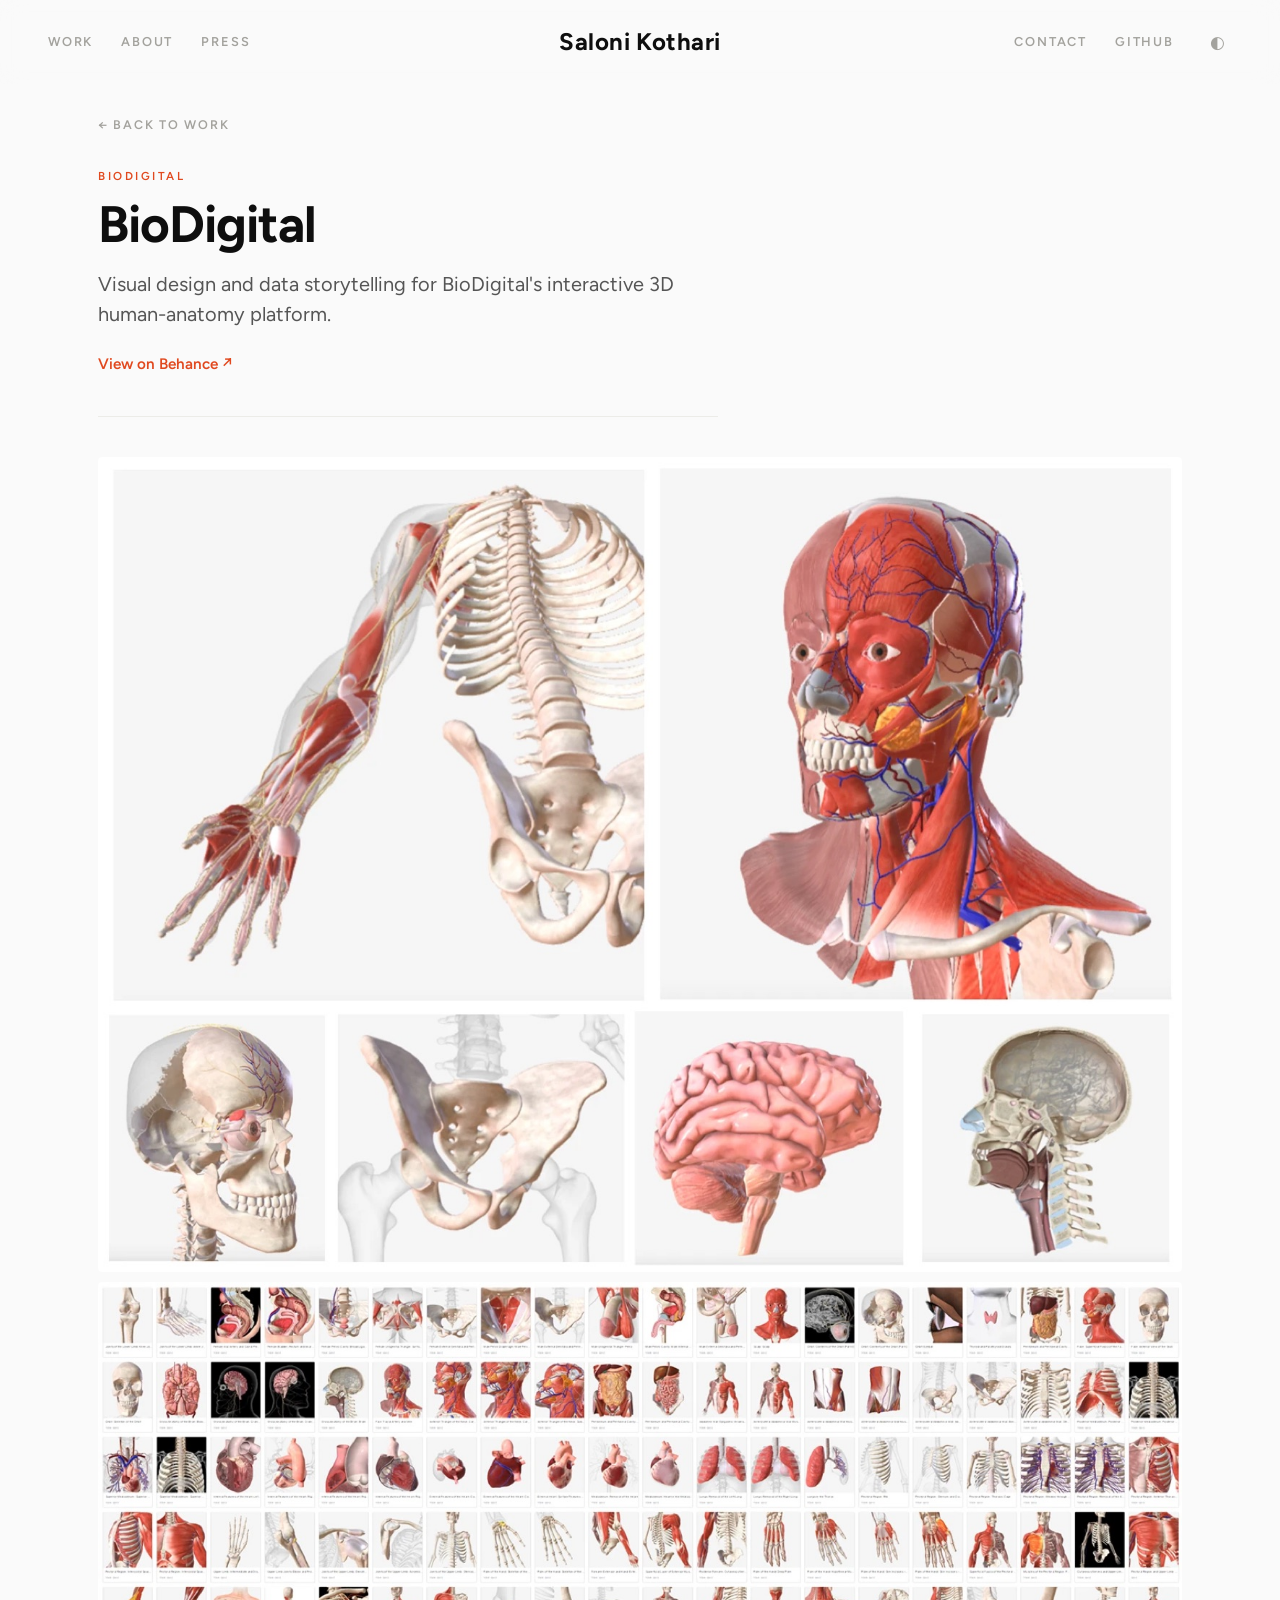
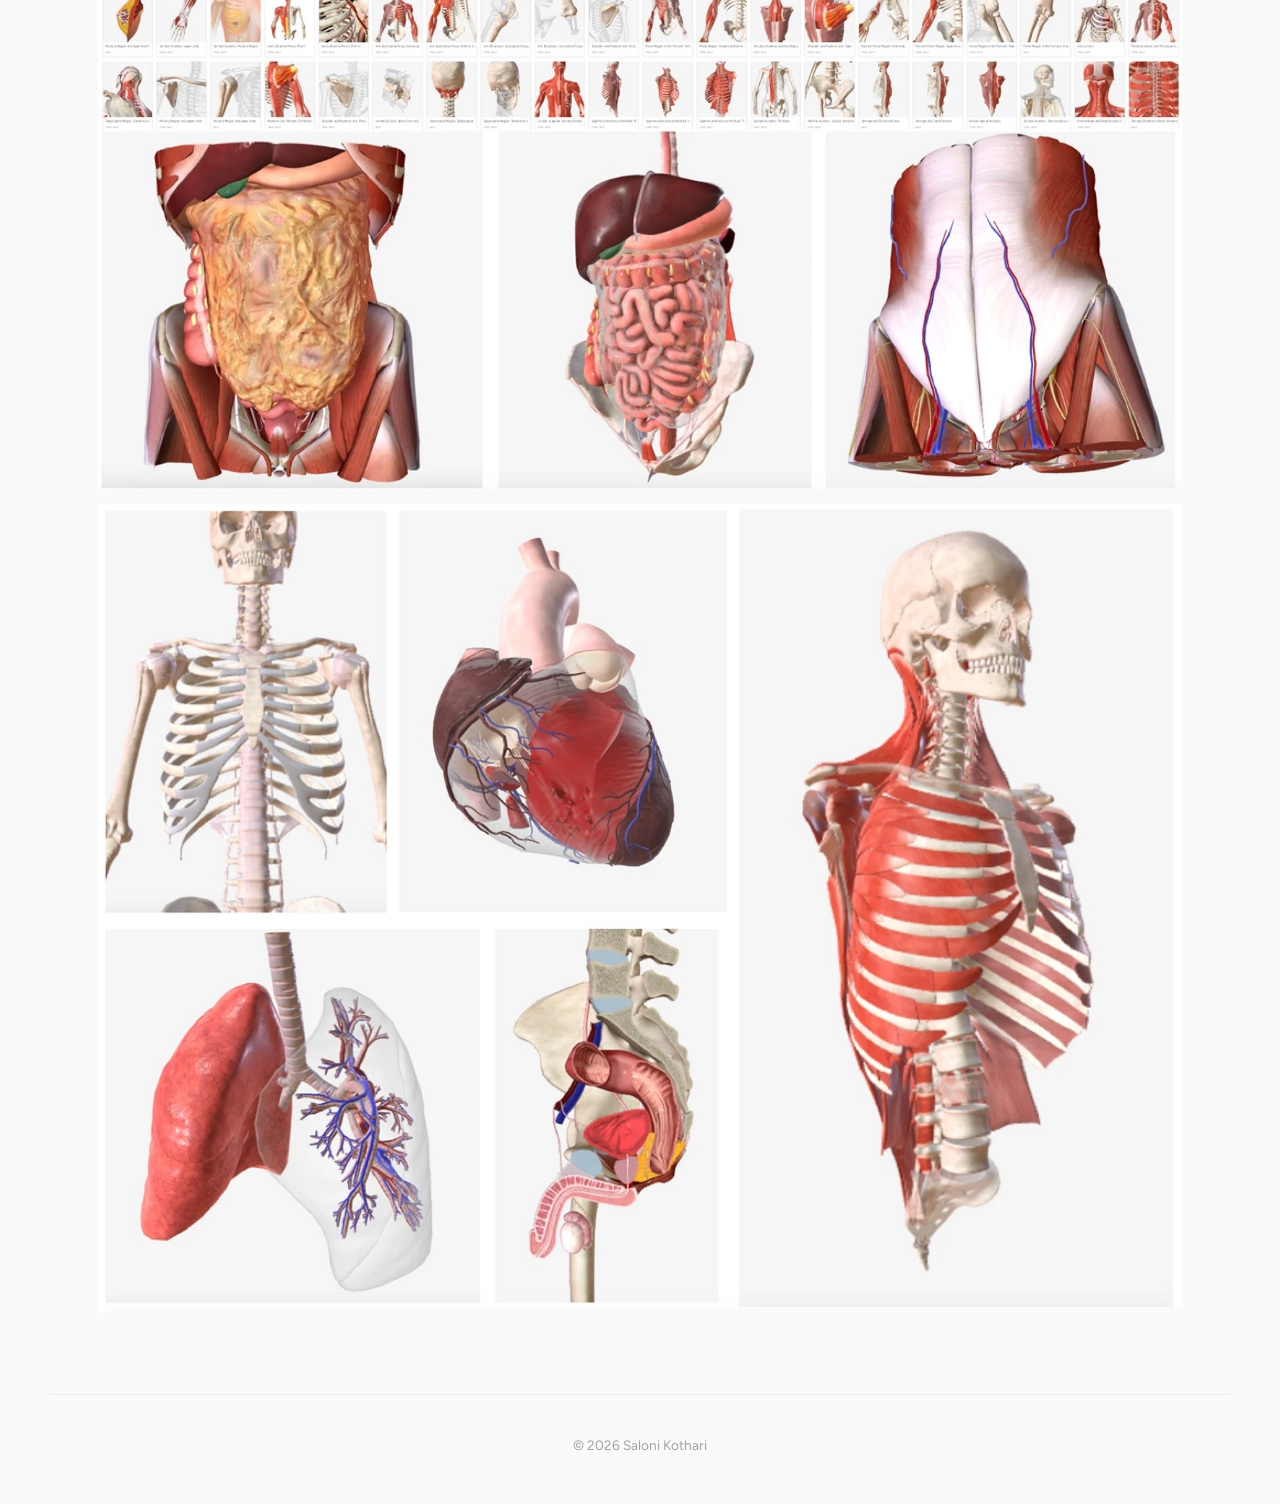
==== work/biodigital.html @ 10ec0f84 "Add Behance-style project gallery pages for MSF, BioDigital, MedTruth - New /work/{msf,biodigital,me" ====
<!DOCTYPE html>
<html lang="en">
<head>
  <meta charset="UTF-8" />
  <meta name="viewport" content="width=device-width, initial-scale=1.0" />
  <title>BioDigital — Saloni Kothari</title>
  <meta name="description" content="Visual design and data storytelling for BioDigital's interactive 3D human-anatomy platform." />
  <link rel="preconnect" href="https://fonts.googleapis.com" />
  <link rel="preconnect" href="https://fonts.gstatic.com" crossorigin />
  <link href="https://fonts.googleapis.com/css2?family=Figtree:ital,wght@0,300;0,400;0,500;0,600;0,700;0,800;1,400;1,500&display=swap" rel="stylesheet" />
  <link rel="stylesheet" href="/styles.css" />
</head>
<body>
  <header class="site-header">
    <nav class="nav nav--left" aria-label="Primary">
      <a href="/#work">Work</a>
      <a href="/#about">About</a>
      <a href="/#press">Press</a>
    </nav>
    <a href="/" class="wordmark">Saloni&nbsp;Kothari</a>
    <nav class="nav nav--right" aria-label="Secondary">
      <a href="/#contact">Contact</a>
      <a href="https://github.com/salkothari" target="_blank" rel="noopener">GitHub</a>
      <button id="theme-toggle" class="theme-toggle" aria-label="Toggle color theme">
        <span class="theme-toggle__icon" aria-hidden="true">◐</span>
      </button>
    </nav>
  </header>

  <main class="project">
    <a class="project__back" href="/#work">← Back to work</a>
    <header class="project__intro">
      <p class="eyebrow">BioDigital</p>
      <h1 class="project__title">BioDigital</h1>
      <p class="project__lead">Visual design and data storytelling for BioDigital's interactive 3D human-anatomy platform.</p>
      <a class="project__external" href="https://www.behance.net/gallery/207589503/BioDigital" target="_blank" rel="noopener">View on Behance ↗</a>
    </header>
    <div class="project__gallery">
      <img src="/assets/work/biodigital/01.jpg" alt="BioDigital — visual 1" loading="lazy" />
      <img src="/assets/work/biodigital/02.jpg" alt="BioDigital — visual 2" loading="lazy" />
      <img src="/assets/work/biodigital/03.jpg" alt="BioDigital — visual 3" loading="lazy" />
    </div>
  </main>

  <footer class="site-footer"><p>© <span id="year"></span> Saloni Kothari</p></footer>
  <script src="/script.js"></script>
</body>
</html>
---- styles.css ----
/* ============================================================
   Saloni Kothari — personal site
   Aesthetic homage to giorgialupi.com:
   one geometric sans, near-white canvas, centered wordmark,
   split nav, scrolling marquee, big bold intro, colorful work band.
   ============================================================ */

/* ---------- Theme tokens ---------- */
:root {
  --bg: #fafafa;
  --surface: #ffffff;
  --ink: #0e0e0e;            /* headings / bold statement */
  --text: rgba(0, 0, 0, 0.66); /* body copy */
  --muted: #a3a29d;          /* idle nav */
  --border: #ecece8;
  --accent: #e0491f;         /* Lupi's warm orange-red */
  --maxw: 1180px;
  --gap: clamp(1.25rem, 5vw, 3rem);
}

:root[data-theme="dark"] {
  --bg: #101010;
  --surface: #1a1a1a;
  --ink: #f5f4f0;
  --text: rgba(255, 255, 255, 0.68);
  --muted: #6f6e69;
  --border: #262625;
  --accent: #ff6a3d;
}

/* Light is the default theme. Dark applies only when the user opts in via the
   toggle (data-theme="dark"), regardless of the OS color-scheme preference. */

/* ---------- Base ---------- */
* { box-sizing: border-box; margin: 0; padding: 0; }

html { scroll-behavior: smooth; }

body {
  font-family: "Figtree", system-ui, -apple-system, sans-serif;
  background: var(--bg);
  color: var(--text);
  line-height: 1.5;
  font-weight: 400;
  -webkit-font-smoothing: antialiased;
  text-rendering: optimizeLegibility;
  overflow-x: hidden;
}

a { color: inherit; text-decoration: none; }

.eyebrow {
  font-size: 0.72rem;
  font-weight: 600;
  text-transform: uppercase;
  letter-spacing: 0.22em;
  color: var(--muted);
}

.accent { color: var(--accent); }

/* ---------- Header ---------- */
.site-header {
  position: sticky;
  top: 0;
  z-index: 20;
  display: grid;
  grid-template-columns: 1fr auto 1fr;
  align-items: center;
  gap: 1rem;
  padding: 1.5rem var(--gap);
  background: color-mix(in srgb, var(--bg) 86%, transparent);
  backdrop-filter: blur(12px);
  -webkit-backdrop-filter: blur(12px);
}

.wordmark {
  grid-column: 2;
  justify-self: center;
  font-weight: 700;
  font-size: clamp(1.05rem, 2.2vw, 1.5rem);
  letter-spacing: 0.02em;
  color: var(--ink);
  white-space: nowrap;
}

.nav {
  display: flex;
  align-items: center;
  gap: clamp(0.9rem, 2.2vw, 2rem);
}
.nav--left { justify-self: start; }
.nav--right { justify-self: end; }

.nav a {
  font-size: 0.8rem;
  font-weight: 600;
  text-transform: uppercase;
  letter-spacing: 0.14em;
  color: var(--muted);
  transition: color 0.2s ease;
}
.nav a:hover,
.nav a.is-active { color: var(--accent); }

/* dropdown nav item (Work) */
.nav-item { position: relative; display: inline-flex; align-items: center; }
.nav-item--dropdown > a[data-dropdown-trigger]::after {
  content: "";
  display: inline-block;
  width: 0.34em;
  height: 0.34em;
  margin-left: 0.4em;
  border-right: 1.5px solid currentColor;
  border-bottom: 1.5px solid currentColor;
  transform: translateY(-0.12em) rotate(45deg);
  transition: transform 0.2s ease;
}
.nav-item.is-open > a[data-dropdown-trigger]::after {
  transform: translateY(0.06em) rotate(-135deg);
}

.nav-dropdown {
  position: absolute;
  top: 100%;
  left: 0;
  display: flex;
  flex-direction: column;
  min-width: 168px;
  padding: 0.5rem;
  background: var(--surface);
  border: 1px solid var(--border);
  border-radius: 8px;
  box-shadow: 0 14px 34px rgba(0, 0, 0, 0.12);
  opacity: 0;
  visibility: hidden;
  pointer-events: none;
  transform: translateY(10px);
  transition: opacity 0.18s ease, transform 0.18s ease, visibility 0.18s;
  z-index: 30;
}
.nav-item:hover .nav-dropdown,
.nav-item:focus-within .nav-dropdown,
.nav-item.is-open .nav-dropdown {
  opacity: 1;
  visibility: visible;
  pointer-events: auto;
  transform: translateY(6px);
}
.nav-dropdown a {
  padding: 0.55rem 0.7rem;
  border-radius: 5px;
  white-space: nowrap;
  color: var(--muted);
  transition: color 0.18s ease, background 0.18s ease;
}
.nav-dropdown a:hover {
  color: var(--accent);
  background: color-mix(in srgb, var(--accent) 9%, transparent);
}

.theme-toggle {
  border: none;
  background: transparent;
  color: var(--muted);
  width: 30px;
  height: 30px;
  border-radius: 50%;
  cursor: pointer;
  font-size: 1.05rem;
  display: grid;
  place-items: center;
  transition: transform 0.4s ease, color 0.2s ease;
}
.theme-toggle:hover { transform: rotate(180deg); color: var(--accent); }

/* ---------- Marquee ---------- */
.marquee {
  overflow: hidden;
  border-top: 1px solid var(--border);
  border-bottom: 1px solid var(--border);
  padding: 0.85rem 0;
}
.marquee__track {
  display: inline-flex;
  white-space: nowrap;
  will-change: transform;
  animation: marquee 34s linear infinite;
}
.marquee:hover .marquee__track { animation-play-state: paused; }
.marquee__item {
  font-size: clamp(1rem, 2vw, 1.35rem);
  font-weight: 500;
  color: var(--ink);
  padding: 0 2rem;
}
.marquee__dot { color: var(--accent); margin-left: 1.6rem; }

@keyframes marquee {
  from { transform: translateX(0); }
  to   { transform: translateX(-50%); }
}
@media (prefers-reduced-motion: reduce) {
  .marquee__track { animation: none; }
}

/* ---------- Layout shell ---------- */
main {
  max-width: var(--maxw);
  margin: 0 auto;
  padding: 0 var(--gap);
}

/* ---------- Intro statement ---------- */
.intro {
  padding: clamp(4rem, 12vw, 9rem) 0 clamp(3.5rem, 9vw, 7rem);
  text-align: center;
}
.intro__statement {
  font-weight: 700;
  color: var(--ink);
  font-size: clamp(1.6rem, 4.4vw, 3.1rem);
  line-height: 1.24;
  letter-spacing: -0.01em;
  max-width: 20ch;
  margin: 0 auto;
}

/* ---------- Work band ---------- */
.work { padding: clamp(3rem, 7vw, 5rem) 0; }
.work__head { text-align: center; margin-bottom: 2.5rem; }

/* subsections: For Clients / Personal / Written */
.work__group { scroll-margin-top: 110px; }
.work__group + .work__group { margin-top: clamp(2.75rem, 6vw, 4.5rem); }
/* Titles use the .eyebrow style (matches the "About" heading); this only
   handles spacing. */
.work__group-title { margin-bottom: 1.4rem; }

.work__band {
  display: grid;
  grid-template-columns: repeat(auto-fit, minmax(240px, 1fr));
  gap: 1.5rem;
}

.tile {
  display: flex;
  flex-direction: column;
  background: var(--surface);
  border: 1px solid var(--border);
  border-radius: 4px;
  overflow: hidden;
  transition: transform 0.25s ease, box-shadow 0.25s ease;
}
.tile:hover {
  transform: translateY(-6px);
  box-shadow: 0 18px 40px rgba(0, 0, 0, 0.10);
}

/* generative colorful "data" art blocks */
.tile__art {
  height: 190px;
  background: linear-gradient(135deg, var(--c1), var(--c2));
  position: relative;
}
.tile__art::after {
  content: "";
  position: absolute;
  inset: 0;
  opacity: 0.9;
  mix-blend-mode: soft-light;
}
.tile__art--dots::after {
  background-image: radial-gradient(circle at center, #fff 22%, transparent 24%);
  background-size: 26px 26px;
}
.tile__art--arcs::after {
  background-image: repeating-radial-gradient(circle at 20% 120%, #fff 0 2px, transparent 2px 26px);
}
.tile__art--grid::after {
  background-image:
    linear-gradient(#fff 1.5px, transparent 1.5px),
    linear-gradient(90deg, #fff 1.5px, transparent 1.5px);
  background-size: 24px 24px;
}
/* Real thumbnail image covers the gradient/pattern fallback when present. */
.tile__art img {
  position: relative;
  z-index: 1;
  width: 100%;
  height: 100%;
  object-fit: cover;
  display: block;
}

.tile__meta {
  color: var(--accent);
  font-size: 0.72rem;
  font-weight: 600;
  text-transform: uppercase;
  letter-spacing: 0.1em;
  padding: 1.5rem 1.5rem 0;
}
.tile__title {
  color: var(--ink);
  font-weight: 700;
  font-size: 1.25rem;
  padding: 0.5rem 1.5rem 0;
}
.tile__body {
  color: var(--text);
  font-size: 0.92rem;
  padding: 0.7rem 1.5rem 0;
  flex: 1;
}
.tile__link {
  color: var(--accent);
  font-weight: 600;
  font-size: 0.9rem;
  padding: 1.1rem 1.5rem 1.6rem;
}

/* ---------- About ---------- */
.about {
  display: grid;
  grid-template-columns: 1fr 2.2fr;
  gap: clamp(1.5rem, 5vw, 4rem);
  padding: clamp(3.5rem, 9vw, 7rem) 0;
  border-top: 1px solid var(--border);
}
.about__body p {
  font-size: clamp(1.1rem, 1.8vw, 1.4rem);
  line-height: 1.55;
  color: var(--text);
}
.about__body p + p { margin-top: 1.4rem; }

/* ---------- Press ---------- */
.press {
  padding: clamp(3.5rem, 9vw, 7rem) 0;
  border-top: 1px solid var(--border);
}
.press__head { text-align: center; margin-bottom: 2.5rem; }

.press__grid {
  display: grid;
  grid-template-columns: repeat(4, 1fr);
  gap: 1.25rem;
}

.press-card {
  display: flex;
  flex-direction: column;
  background: var(--surface);
  border: 1px solid var(--border);
  border-radius: 4px;
  overflow: hidden;
  transition: transform 0.25s ease, box-shadow 0.25s ease;
}
.press-card:hover {
  transform: translateY(-6px);
  box-shadow: 0 18px 40px rgba(0, 0, 0, 0.10);
}

/* Thumbnail: gradient fallback sits underneath; the image covers it when it
   loads. If the image 404s / is hotlink-blocked, onerror removes it and the
   branded gradient shows through instead of a broken-image icon. */
.press-card__thumb {
  position: relative;
  aspect-ratio: 16 / 10;
  background: linear-gradient(135deg, var(--c1), var(--c2));
  overflow: hidden;
}
.press-card__thumb::after {
  content: "";
  position: absolute;
  inset: 0;
  background-image: radial-gradient(circle at center, #fff 20%, transparent 22%);
  background-size: 22px 22px;
  mix-blend-mode: soft-light;
  opacity: 0.85;
}
.press-card__thumb img {
  position: relative;
  z-index: 1;
  width: 100%;
  height: 100%;
  object-fit: cover;
  display: block;
}

.press-card__outlet {
  color: var(--accent);
  font-size: 0.68rem;
  font-weight: 600;
  text-transform: uppercase;
  letter-spacing: 0.1em;
  padding: 1.1rem 1.1rem 0;
}
.press-card__title {
  color: var(--ink);
  font-weight: 600;
  font-size: 1rem;
  line-height: 1.3;
  padding: 0.45rem 1.1rem 0;
  flex: 1;
}
.press-card__link {
  color: var(--accent);
  font-weight: 600;
  font-size: 0.85rem;
  padding: 0.9rem 1.1rem 1.3rem;
}

@media (max-width: 900px) {
  .press__grid { grid-template-columns: repeat(2, 1fr); }
}
@media (max-width: 480px) {
  .press__grid { grid-template-columns: 1fr; max-width: 420px; margin: 0 auto; }
}

/* ---------- Contact ---------- */
.contact {
  text-align: center;
  padding: clamp(3.5rem, 9vw, 7rem) 0;
  border-top: 1px solid var(--border);
}
.contact__lead { color: var(--text); font-size: 1.1rem; margin: 1rem 0 1.75rem; }
.contact__email {
  display: inline-block;
  font-weight: 700;
  font-size: clamp(1.7rem, 5vw, 3rem);
  color: var(--ink);
  letter-spacing: -0.01em;
  border-bottom: 3px solid transparent;
  transition: color 0.2s ease, border-color 0.2s ease;
}
.contact__email:hover { color: var(--accent); border-color: var(--accent); }
.contact__links {
  margin-top: 2.25rem;
  display: flex;
  justify-content: center;
  gap: 2rem;
}
.contact__links a {
  font-size: 0.8rem;
  font-weight: 600;
  text-transform: uppercase;
  letter-spacing: 0.14em;
  color: var(--muted);
  transition: color 0.2s ease;
}
.contact__links a:hover { color: var(--accent); }

/* ---------- Project pages (Behance-style galleries) ---------- */
.project { max-width: 1180px; margin: 0 auto; padding: 0 var(--gap) 5rem; }
.project__back {
  display: inline-block;
  margin-top: 2rem;
  font-size: 0.78rem;
  font-weight: 600;
  text-transform: uppercase;
  letter-spacing: 0.14em;
  color: var(--muted);
  transition: color 0.2s ease;
}
.project__back:hover { color: var(--accent); }

.project__intro {
  padding: 2rem 0 2.5rem;
  max-width: 62ch;
  border-bottom: 1px solid var(--border);
  margin-bottom: 2.5rem;
}
.project__intro .eyebrow { color: var(--accent); }
.project__title {
  font-weight: 700;
  color: var(--ink);
  font-size: clamp(2rem, 5vw, 3.2rem);
  line-height: 1.1;
  letter-spacing: -0.02em;
  margin: 0.7rem 0 0;
}
.project__lead {
  margin-top: 1rem;
  color: var(--text);
  font-size: clamp(1.05rem, 2vw, 1.25rem);
}
.project__external {
  display: inline-block;
  margin-top: 1.5rem;
  color: var(--accent);
  font-weight: 600;
  font-size: 0.95rem;
}
.project__external:hover { text-decoration: underline; }

.project__gallery { display: flex; flex-direction: column; gap: 0.6rem; }
.project__gallery img {
  width: 100%;
  height: auto;
  display: block;
  border-radius: 4px;
  background: var(--surface);
}

/* ---------- Footer ---------- */
.site-footer {
  max-width: var(--maxw);
  margin: 0 auto;
  padding: 2.5rem var(--gap) 3rem;
  border-top: 1px solid var(--border);
  color: var(--muted);
  font-size: 0.85rem;
  text-align: center;
}

/* ---------- Responsive ---------- */
@media (max-width: 860px) {
  .about { grid-template-columns: 1fr; }
}

@media (max-width: 620px) {
  .site-header {
    grid-template-columns: 1fr;
    justify-items: center;
    gap: 0.75rem;
    padding: 1.1rem var(--gap);
  }
  .wordmark { grid-column: 1; order: -1; }
  .nav--left, .nav--right { justify-self: center; }

  /* Work dropdown expands inline (in-flow) on mobile instead of floating,
     so it never overlaps the stacked header rows. */
  .nav--left { align-items: flex-start; }
  .nav-item--dropdown { flex-direction: column; align-items: flex-start; }
  .nav-dropdown {
    position: static;
    transform: none;
    background: transparent;
    border: none;
    box-shadow: none;
    min-width: 0;
    padding: 0.2rem 0 0;
    align-items: center;
    display: none;
  }
  .nav-item:hover .nav-dropdown,
  .nav-item.is-open .nav-dropdown {
    display: flex;
    opacity: 1;
    visibility: visible;
    transform: none;
  }
  .nav-dropdown a { padding: 0.4rem 0.5rem; }
}
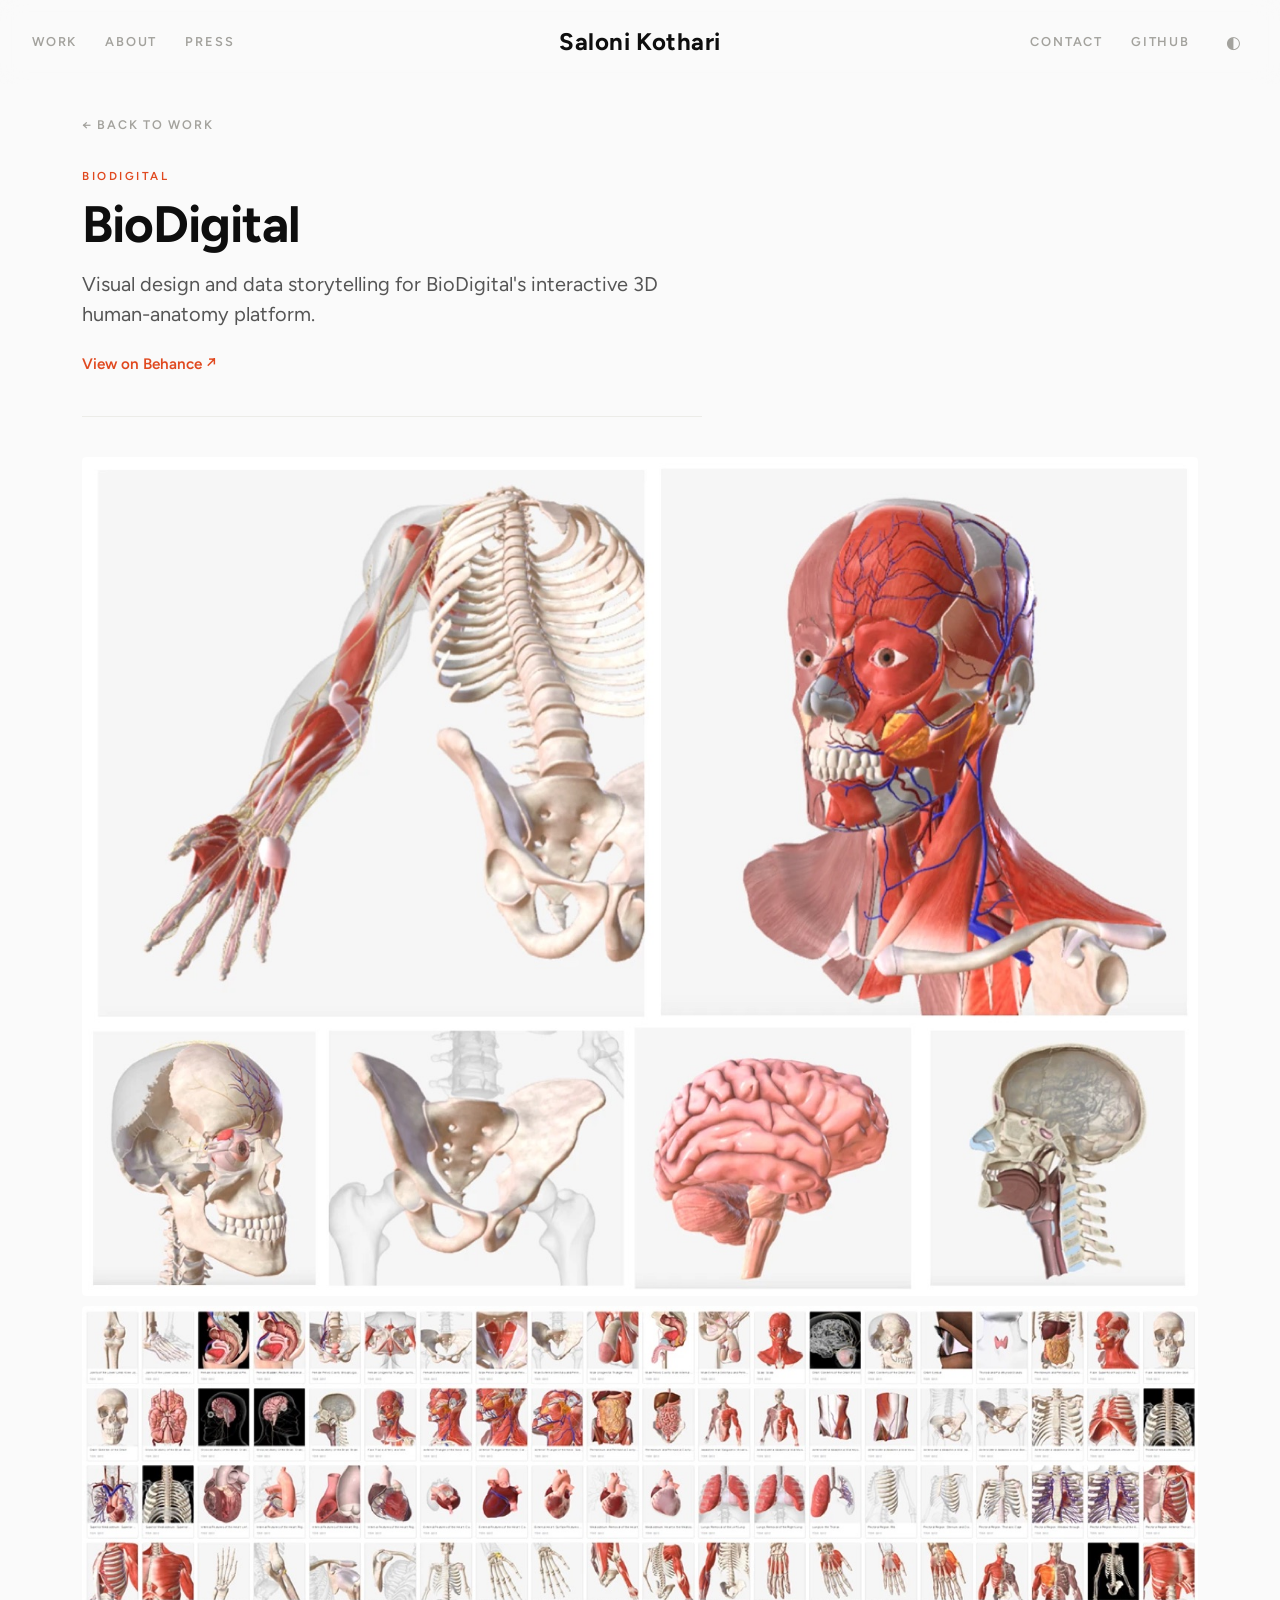
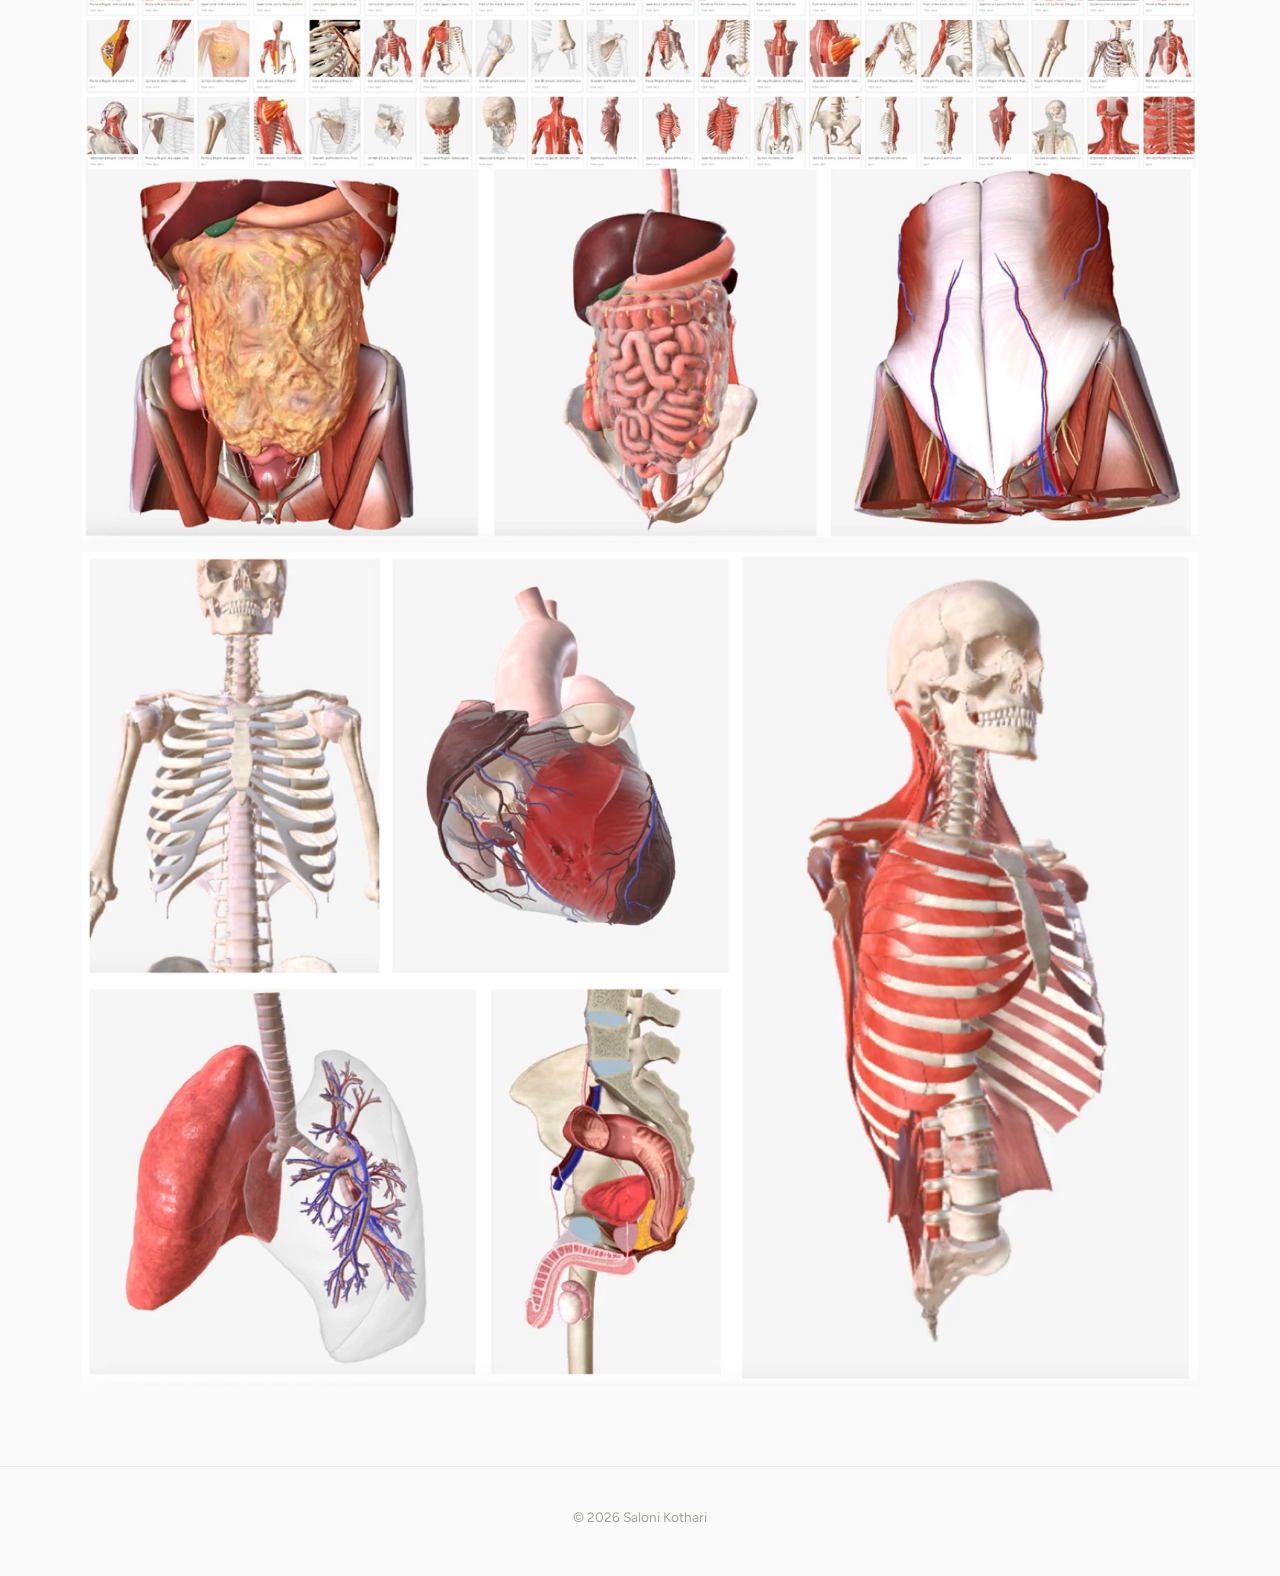
==== commit d34e524f: "Add GoatCounter analytics (pageviews + click events) - Tracking script on the homepage and all three" ====
--- a/work/biodigital.html
+++ b/work/biodigital.html
@@ -8,7 +8,7 @@
   <link rel="preconnect" href="https://fonts.googleapis.com" />
   <link rel="preconnect" href="https://fonts.gstatic.com" crossorigin />
   <link href="https://fonts.googleapis.com/css2?family=Figtree:ital,wght@0,300;0,400;0,500;0,600;0,700;0,800;1,400;1,500&display=swap" rel="stylesheet" />
-  <link rel="stylesheet" href="/styles.css" />
+  <link rel="stylesheet" href="/styles.css?v=29" />
 </head>
 <body>
   <header class="site-header">
@@ -43,6 +43,9 @@
   </main>
 
   <footer class="site-footer"><p>© <span id="year"></span> Saloni Kothari</p></footer>
-  <script src="/script.js"></script>
+  <script src="/script.js?v=29"></script>
+  <!-- GoatCounter analytics -->
+  <script data-goatcounter="https://salkothari.goatcounter.com/count"
+          async src="//gc.zgo.at/count.js"></script>
 </body>
 </html>
--- a/styles.css
+++ b/styles.css
@@ -14,8 +14,8 @@
   --muted: #a3a29d;          /* idle nav */
   --border: #ecece8;
   --accent: #e0491f;         /* Lupi's warm orange-red */
-  --maxw: 1180px;
-  --gap: clamp(1.25rem, 5vw, 3rem);
+  --maxw: 1600px;
+  --gap: clamp(1rem, 2.5vw, 2rem);
 }
 
 :root[data-theme="dark"] {
@@ -196,6 +196,18 @@
 }
 .marquee__dot { color: var(--accent); margin-left: 1.6rem; }
 
+/* clickable ticker: no underline, but signalled by the arrow + hover color */
+.marquee__link { cursor: pointer; transition: color 0.2s ease; }
+.marquee__link:hover { color: var(--accent); }
+.marquee__arrow {
+  color: var(--accent);
+  font-weight: 700;
+  margin-left: 0.45rem;
+  display: inline-block;
+  transition: transform 0.2s ease;
+}
+.marquee__link:hover .marquee__arrow { transform: translate(2px, -2px); }
+
 @keyframes marquee {
   from { transform: translateX(0); }
   to   { transform: translateX(-50%); }
@@ -213,7 +225,7 @@
 
 /* ---------- Intro statement ---------- */
 .intro {
-  padding: clamp(4rem, 12vw, 9rem) 0 clamp(3.5rem, 9vw, 7rem);
+  padding: clamp(3.5rem, 11vw, 8rem) 0 clamp(1.75rem, 4vw, 2.75rem);
   text-align: center;
 }
 .intro__statement {
@@ -222,12 +234,47 @@
   font-size: clamp(1.6rem, 4.4vw, 3.1rem);
   line-height: 1.24;
   letter-spacing: -0.01em;
-  max-width: 20ch;
+  max-width: 27ch;
   margin: 0 auto;
 }
 
+/* typewriter caret for the hero entrance */
+.hero-caret {
+  display: inline-block;
+  width: 0.07em;
+  height: 0.9em;
+  margin-left: 0.04em;
+  background: var(--accent);
+  vertical-align: -0.05em;
+  animation: hero-caret-blink 0.9s steps(1, end) infinite;
+}
+@keyframes hero-caret-blink {
+  0%, 49% { opacity: 1; }
+  50%, 100% { opacity: 0; }
+}
+.hero-caret--done {
+  animation: none;
+  opacity: 0;
+  transition: opacity 0.4s ease;
+}
+
+/* while the hero types, fade everything else toward the background; it eases
+   back in once typing completes (the .hero-intro-active class is removed) */
+.site-header,
+.marquee,
+.site-footer,
+main > section:not(.intro) {
+  transition: opacity 0.9s ease;
+}
+.hero-intro-active .site-header,
+.hero-intro-active .marquee,
+.hero-intro-active .site-footer,
+.hero-intro-active main > section:not(.intro) {
+  opacity: 0.08;
+}
+
 /* ---------- Work band ---------- */
-.work { padding: clamp(3rem, 7vw, 5rem) 0; }
+.work { padding: clamp(1rem, 3vw, 2rem) 0 clamp(3rem, 7vw, 5rem); }
 .work__head { text-align: center; margin-bottom: 2.5rem; }
 
 /* subsections: For Clients / Personal / Written */
@@ -320,14 +367,174 @@
   padding: 1.1rem 1.5rem 1.6rem;
 }
 
+/* ---------- Personal gallery (masonry + lightbox) ---------- */
+.gallery {
+  display: grid;
+  grid-template-columns: repeat(4, 1fr);
+  gap: 1rem;
+}
+@media (max-width: 900px) { .gallery { grid-template-columns: repeat(3, 1fr); } }
+@media (max-width: 560px) { .gallery { grid-template-columns: repeat(2, 1fr); } }
+
+.gallery__item {
+  position: relative;
+  aspect-ratio: 1 / 1;
+  border-radius: 4px;
+  overflow: hidden;
+  cursor: zoom-in;
+  background: var(--surface);
+}
+.gallery__item img {
+  width: 100%;
+  height: 100%;
+  object-fit: cover;
+  display: block;
+  transition: transform 0.5s ease;
+}
+.gallery__item:hover img,
+.gallery__item:focus-visible img { transform: scale(1.03); }
+
+.gallery__cap {
+  position: absolute;
+  left: 0;
+  right: 0;
+  bottom: 0;
+  padding: 1.75rem 1rem 0.9rem;
+  display: flex;
+  flex-direction: column;
+  gap: 0.15rem;
+  color: #fff;
+  background: linear-gradient(to top, rgba(0, 0, 0, 0.75), rgba(0, 0, 0, 0));
+  opacity: 0;
+  transform: translateY(6px);
+  transition: opacity 0.25s ease, transform 0.25s ease;
+}
+.gallery__item:hover .gallery__cap,
+.gallery__item:focus-visible .gallery__cap { opacity: 1; transform: none; }
+.gallery__cap-title { font-weight: 600; font-size: 0.95rem; }
+.gallery__cap-meta {
+  font-size: 0.72rem;
+  opacity: 0.82;
+  text-transform: uppercase;
+  letter-spacing: 0.08em;
+}
+
+/* collapsed state: show only the first 8 tiles until expanded */
+.gallery:not(.is-expanded) .gallery__item:nth-child(n + 9) { display: none; }
+
+.gallery-more { text-align: center; margin-top: 1.75rem; }
+.gallery-more__btn {
+  border: 1px solid var(--border);
+  background: var(--surface);
+  color: var(--text);
+  font-family: inherit;
+  font-size: 0.78rem;
+  font-weight: 600;
+  text-transform: uppercase;
+  letter-spacing: 0.14em;
+  padding: 0.7rem 1.6rem;
+  border-radius: 999px;
+  cursor: pointer;
+  transition: border-color 0.2s ease, color 0.2s ease;
+}
+.gallery-more__btn:hover { border-color: var(--accent); color: var(--accent); }
+.gallery-more__btn::after {
+  content: "";
+  display: inline-block;
+  width: 0.34em;
+  height: 0.34em;
+  margin-left: 0.55em;
+  border-right: 1.5px solid currentColor;
+  border-bottom: 1.5px solid currentColor;
+  transform: translateY(-0.15em) rotate(45deg);
+  transition: transform 0.2s ease;
+}
+.gallery-more__btn[aria-expanded="true"]::after { transform: translateY(0.05em) rotate(-135deg); }
+
+/* lightbox */
+.lightbox {
+  position: fixed;
+  inset: 0;
+  z-index: 100;
+  display: none;
+  align-items: center;
+  justify-content: center;
+  padding: clamp(1rem, 4vw, 3rem);
+  background: rgba(0, 0, 0, 0.9);
+  backdrop-filter: blur(4px);
+  -webkit-backdrop-filter: blur(4px);
+}
+.lightbox.is-open { display: flex; }
+.lightbox__fig {
+  margin: 0;
+  display: flex;
+  flex-direction: column;
+  align-items: center;
+  gap: 0.85rem;
+  max-width: 100%;
+  max-height: 100%;
+  overflow-y: auto;
+}
+.lightbox__imgs {
+  display: flex;
+  flex-direction: column;
+  align-items: center;
+  gap: 0.75rem;
+}
+.lightbox__imgs img {
+  max-width: 100%;
+  max-height: 84vh;
+  width: auto;
+  height: auto;
+  border-radius: 4px;
+  box-shadow: 0 24px 70px rgba(0, 0, 0, 0.55);
+}
+.lightbox__cap {
+  color: #fff;
+  font-size: 0.82rem;
+  text-align: center;
+  opacity: 0.85;
+  letter-spacing: 0.02em;
+}
+.lightbox__close {
+  position: absolute;
+  top: 0.75rem;
+  right: 1.25rem;
+  background: none;
+  border: none;
+  color: #fff;
+  font-size: 2.2rem;
+  line-height: 1;
+  cursor: pointer;
+  opacity: 0.8;
+  transition: opacity 0.2s ease;
+}
+.lightbox__close:hover { opacity: 1; }
+
 /* ---------- About ---------- */
 .about {
   display: grid;
-  grid-template-columns: 1fr 2.2fr;
-  gap: clamp(1.5rem, 5vw, 4rem);
+  grid-template-columns: 1fr 1.75fr;
+  gap: clamp(2rem, 5vw, 4rem);
+  align-items: start;
   padding: clamp(3.5rem, 9vw, 7rem) 0;
   border-top: 1px solid var(--border);
 }
+.about__photo {
+  position: relative;
+  border-radius: 10px;
+  overflow: hidden;
+}
+.about__photo img {
+  width: 100%;
+  aspect-ratio: 4 / 5;
+  object-fit: cover;
+  object-position: 50% 52%;
+  display: block;
+}
+/* hover caption, matching the Personal gallery tiles */
+.about__photo:hover .gallery__cap,
+.about__photo:focus-within .gallery__cap { opacity: 1; transform: none; }
 .about__body p {
   font-size: clamp(1.1rem, 1.8vw, 1.4rem);
   line-height: 1.55;
@@ -516,41 +723,30 @@
 }
 
 /* ---------- Responsive ---------- */
-@media (max-width: 860px) {
+@media (max-width: 1000px) {
   .about { grid-template-columns: 1fr; }
+  .about__photo { order: -1; max-width: 340px; }
 }
 
 @media (max-width: 620px) {
+  /* wordmark on top; both nav groups share a single row below it */
   .site-header {
-    grid-template-columns: 1fr;
-    justify-items: center;
-    gap: 0.75rem;
-    padding: 1.1rem var(--gap);
+    grid-template-columns: auto auto;
+    grid-template-areas:
+      "brand brand"
+      "navl  navr";
+    justify-content: center;
+    align-items: start;
+    column-gap: clamp(0.5rem, 3vw, 1rem);
+    row-gap: 0.55rem;
+    padding: 0.95rem var(--gap);
   }
-  .wordmark { grid-column: 1; order: -1; }
-  .nav--left, .nav--right { justify-self: center; }
-
-  /* Work dropdown expands inline (in-flow) on mobile instead of floating,
-     so it never overlaps the stacked header rows. */
-  .nav--left { align-items: flex-start; }
-  .nav-item--dropdown { flex-direction: column; align-items: flex-start; }
-  .nav-dropdown {
-    position: static;
-    transform: none;
-    background: transparent;
-    border: none;
-    box-shadow: none;
-    min-width: 0;
-    padding: 0.2rem 0 0;
-    align-items: center;
-    display: none;
-  }
-  .nav-item:hover .nav-dropdown,
-  .nav-item.is-open .nav-dropdown {
-    display: flex;
-    opacity: 1;
-    visibility: visible;
-    transform: none;
-  }
-  .nav-dropdown a { padding: 0.4rem 0.5rem; }
-}
+  .wordmark { grid-area: brand; justify-self: center; }
+  /* center both groups on the same line (the toggle is taller than the text) */
+  .nav--left  { grid-area: navl; justify-self: end; align-self: center; }
+  .nav--right { grid-area: navr; justify-self: start; align-self: center; }
+  .nav { gap: clamp(0.4rem, 2.4vw, 0.85rem); }
+  .nav a { font-size: 0.7rem; letter-spacing: 0.06em; }
+  /* Work dropdown floats (like desktop) so opening it never shifts the row */
+  .nav-dropdown a { padding: 0.5rem 0.65rem; font-size: 0.74rem; letter-spacing: 0.08em; }
+}
